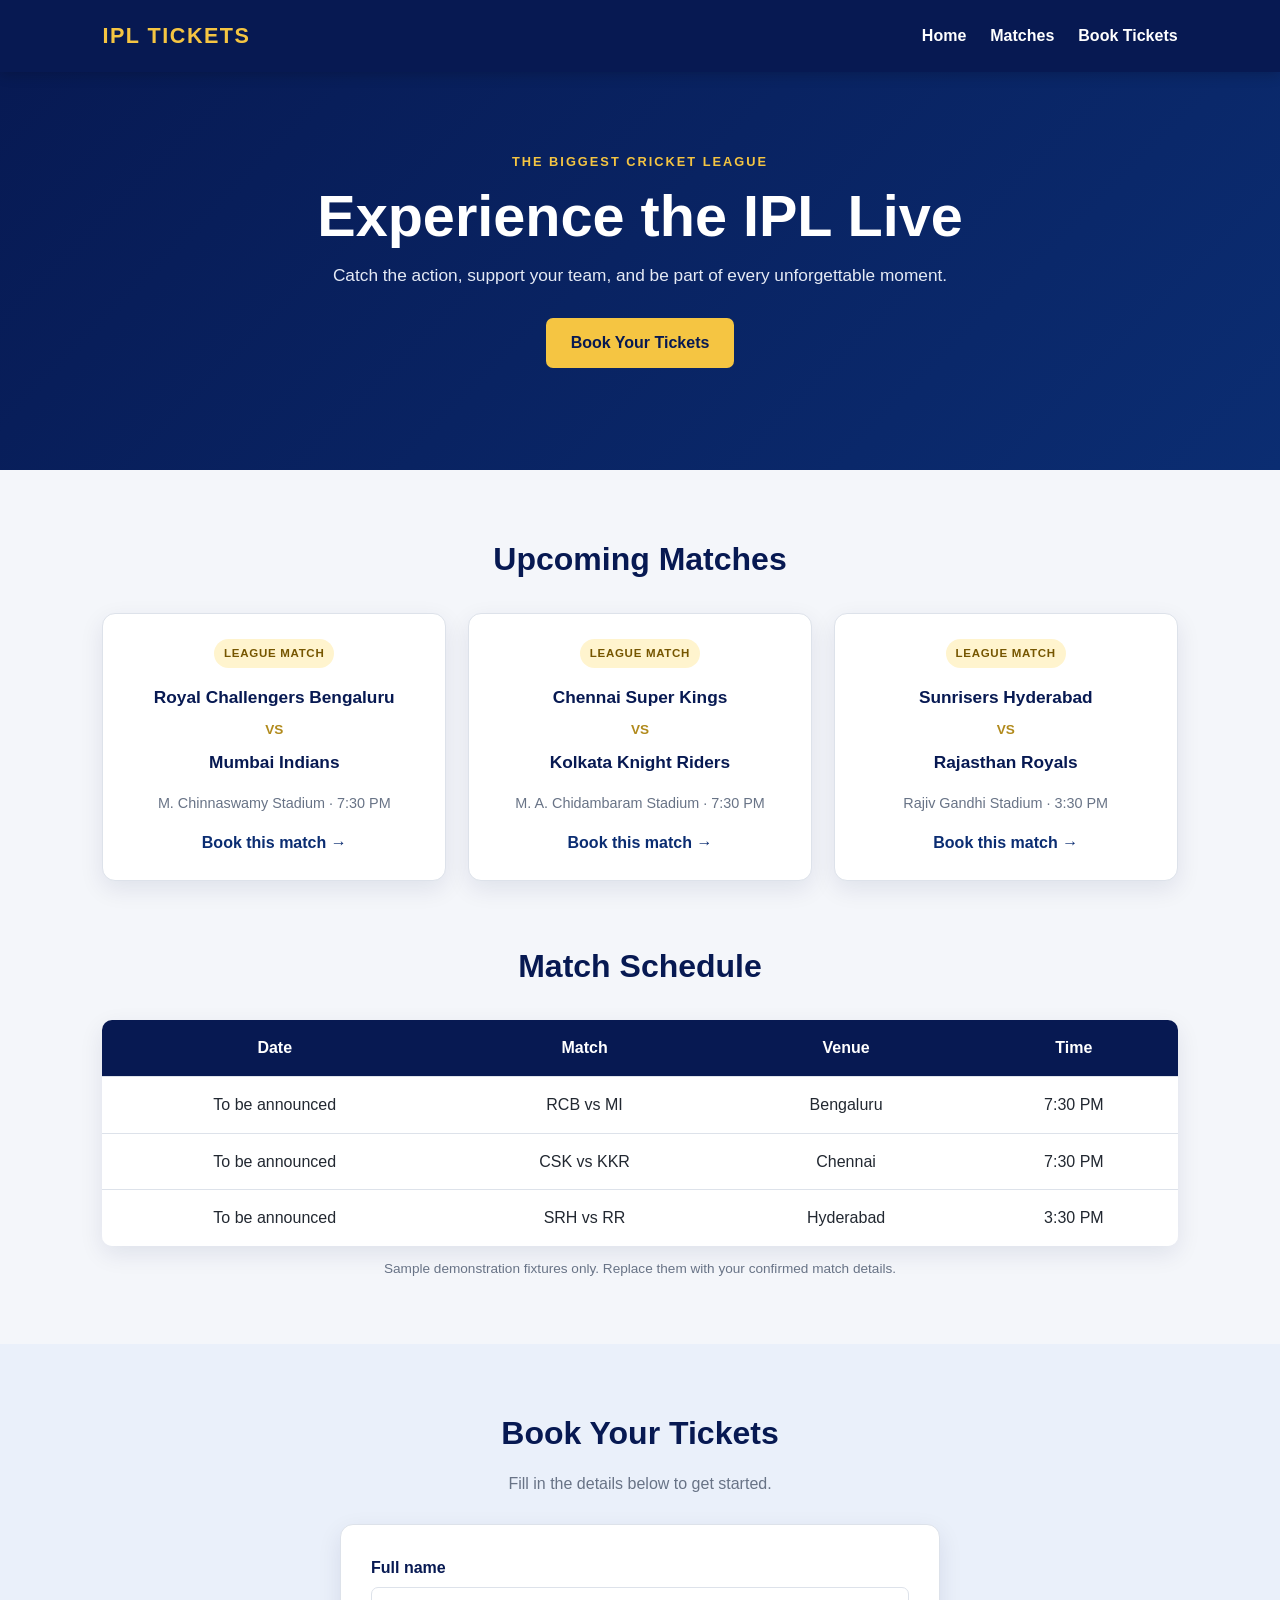
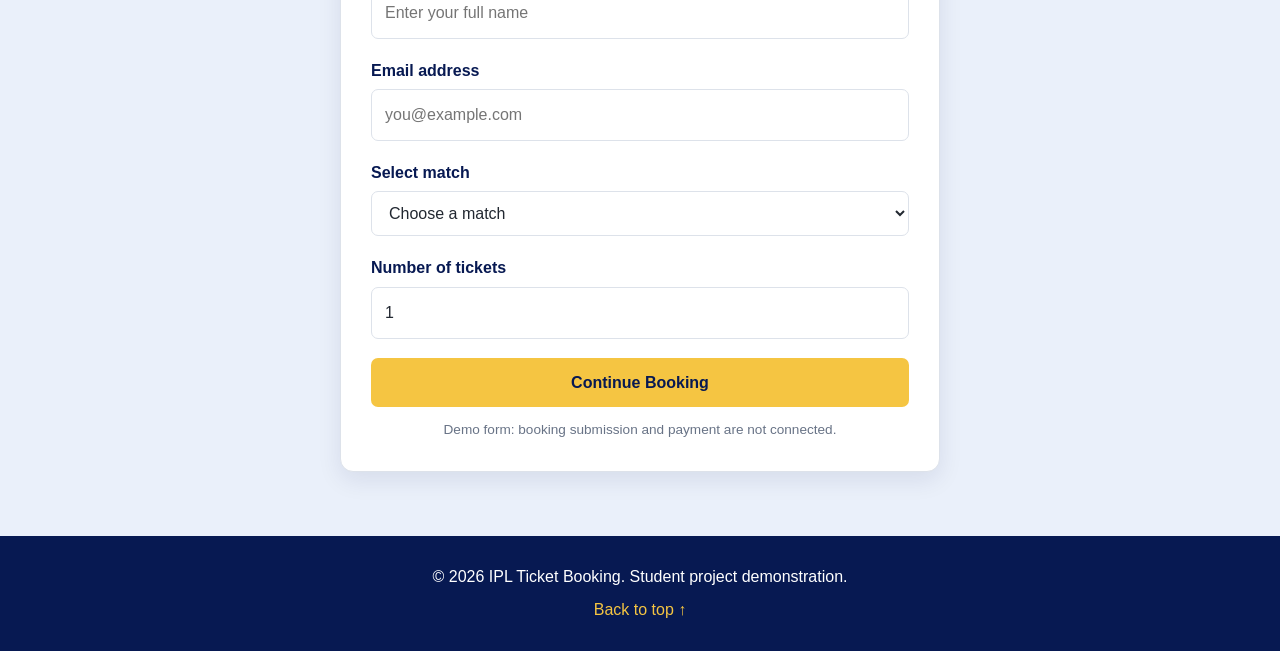
==== index.html @ 26d730fa "Add files via upload activity 2" ====
<!DOCTYPE html>
<html lang="en">
<head>
    <meta charset="UTF-8">
    <meta name="viewport" content="width=device-width, initial-scale=1.0">
    <meta name="description" content="IPL Ticket Booking - find matches and book your tickets.">
    <title>IPL Ticket Booking 2026</title>
    <link rel="stylesheet" href="styles.css">
</head>
<body>
    <nav>
        <h2>IPL TICKETS</h2>
        <div class="nav-links">
            <a href="#home">Home</a>
            <a href="#matches">Matches</a>
            <a href="#booking">Book Tickets</a>
        </div>
    </nav>

    <main>
        <section class="hero" id="home">
            <p class="eyebrow">THE BIGGEST CRICKET LEAGUE</p>
            <h1>Experience the IPL Live</h1>
            <p>Catch the action, support your team, and be part of every unforgettable moment.</p>
            <a href="#booking" class="btn">Book Your Tickets</a>
        </section>

        <section id="matches">
            <h2>Upcoming Matches</h2>
            <div class="card-grid">
                <article class="card match-card">
                    <span class="match-tag">LEAGUE MATCH</span>
                    <h3>Royal Challengers Bengaluru</h3>
                    <p class="versus">VS</p>
                    <h3>Mumbai Indians</h3>
                    <p class="match-details">M. Chinnaswamy Stadium · 7:30 PM</p>
                    <a class="text-link" href="#booking">Book this match →</a>
                </article>
                <article class="card match-card">
                    <span class="match-tag">LEAGUE MATCH</span>
                    <h3>Chennai Super Kings</h3>
                    <p class="versus">VS</p>
                    <h3>Kolkata Knight Riders</h3>
                    <p class="match-details">M. A. Chidambaram Stadium · 7:30 PM</p>
                    <a class="text-link" href="#booking">Book this match →</a>
                </article>
                <article class="card match-card">
                    <span class="match-tag">LEAGUE MATCH</span>
                    <h3>Sunrisers Hyderabad</h3>
                    <p class="versus">VS</p>
                    <h3>Rajasthan Royals</h3>
                    <p class="match-details">Rajiv Gandhi Stadium · 3:30 PM</p>
                    <a class="text-link" href="#booking">Book this match →</a>
                </article>
            </div>
            <h2 class="schedule-heading">Match Schedule</h2>
            <div class="table-wrap">
                <table>
                    <thead>
                        <tr>
                            <th>Date</th>
                            <th>Match</th>
                            <th>Venue</th>
                            <th>Time</th>
                        </tr>
                    </thead>
                    <tbody>
                        <tr>
                            <td>To be announced</td>
                            <td>RCB vs MI</td>
                            <td>Bengaluru</td>
                            <td>7:30 PM</td>
                        </tr>
                        <tr>
                            <td>To be announced</td>
                            <td>CSK vs KKR</td>
                            <td>Chennai</td>
                            <td>7:30 PM</td>
                        </tr>
                        <tr>
                            <td>To be announced</td>
                            <td>SRH vs RR</td>
                            <td>Hyderabad</td>
                            <td>3:30 PM</td>
                        </tr>
                    </tbody>
                </table>
            </div>
            <p class="note">Sample demonstration fixtures only. Replace them with your confirmed match details.</p>
        </section>

        <section class="booking-section" id="booking">
            <h2>Book Your Tickets</h2>
            <p class="section-intro">Fill in the details below to get started.</p>
            <form>
                <label for="name">Full name</label>
                <input type="text" id="name" name="name" placeholder="Enter your full name" required>

                <label for="email">Email address</label>
                <input type="email" id="email" name="email" placeholder="you@example.com" required>

                <label for="match">Select match</label>
                <select id="match" name="match" required>
                    <option value="">Choose a match</option>
                    <option>RCB vs MI</option>
                    <option>CSK vs KKR</option>
                    <option>SRH vs RR</option>
                </select>

                <label for="tickets">Number of tickets</label>
                <input type="number" id="tickets" name="tickets" min="1" max="10" value="1" required>

                <button type="submit">Continue Booking</button>
                <p class="form-note">Demo form: booking submission and payment are not connected.</p>
            </form>
        </section>
    </main>

    <footer>
        <p>© 2026 IPL Ticket Booking. Student project demonstration.</p>
        <a href="#home">Back to top ↑</a>
    </footer>
</body>
</html>
---- styles.css ----
/* =========================================
   IPL TICKET BOOKING — ACTIVITY 2
   Theme: Navy blue, royal blue and gold
========================================= */

:root {
    --primary: #071952;
    --secondary: #0B2D72;
    --accent: #F5C542;
    --background: #F4F6FA;
    --surface: #FFFFFF;
    --text: #222831;
    --muted: #687386;
    --border: #DDE2EA;
    --shadow: 0 8px 24px rgba(7, 25, 82, 0.09);
}

* {
    margin: 0;
    padding: 0;
    box-sizing: border-box;
}

html {
    scroll-behavior: smooth;
    scroll-padding-top: 90px;
}

body {
    font-family: Arial, Helvetica, sans-serif;
    background: var(--background);
    color: var(--text);
    line-height: 1.6;
}

/* Navigation */
nav {
    position: fixed;
    inset: 0 0 auto 0;
    z-index: 1000;
    min-height: 72px;
    padding: 14px 8%;
    display: flex;
    align-items: center;
    justify-content: space-between;
    gap: 24px;
    color: var(--surface);
    background: var(--primary);
    box-shadow: 0 3px 12px rgba(0, 0, 0, 0.18);
}

nav h2 {
    color: var(--accent);
    letter-spacing: 1.5px;
    font-size: 1.35rem;
}

.nav-links {
    display: flex;
    align-items: center;
    flex-wrap: wrap;
    gap: 24px;
}

nav a {
    color: var(--surface);
    text-decoration: none;
    font-weight: 600;
    transition: color 0.2s ease;
}

nav a:hover,
nav a:focus-visible {
    color: var(--accent);
}

/* Hero banner */
.hero {
    min-height: 470px;
    padding: 130px 20px 80px;
    display: flex;
    flex-direction: column;
    align-items: center;
    justify-content: center;
    text-align: center;
    color: var(--surface);
    background: linear-gradient(135deg, var(--primary), var(--secondary));
}

.eyebrow {
    margin-bottom: 12px;
    color: var(--accent);
    font-size: 0.8rem;
    font-weight: 700;
    letter-spacing: 2px;
}

.hero h1 {
    margin-bottom: 14px;
    font-size: clamp(2.2rem, 5vw, 3.6rem);
    line-height: 1.1;
}

.hero > p:not(.eyebrow) {
    max-width: 620px;
    margin-bottom: 28px;
    color: #E5EAF5;
    font-size: 1.08rem;
}

/* Buttons and links */
.btn,
button {
    display: inline-block;
    padding: 12px 25px;
    border: 0;
    border-radius: 7px;
    background: var(--accent);
    color: var(--primary);
    font: inherit;
    font-weight: 700;
    text-decoration: none;
    cursor: pointer;
    transition: transform 0.2s ease, background 0.2s ease, box-shadow 0.2s ease;
}

.btn:hover,
button:hover {
    transform: translateY(-2px);
    background: #FFD968;
    box-shadow: 0 6px 16px rgba(0, 0, 0, 0.15);
}

/* Page sections */
section:not(.hero) {
    padding: 64px 8%;
}

section h2 {
    margin-bottom: 28px;
    color: var(--primary);
    text-align: center;
    font-size: 2rem;
}

.section-intro {
    margin: -16px 0 28px;
    color: var(--muted);
    text-align: center;
}

/* Match cards */
.card-grid {
    display: grid;
    grid-template-columns: repeat(3, minmax(0, 1fr));
    gap: 22px;
}

.card {
    padding: 25px;
    border: 1px solid var(--border);
    border-radius: 13px;
    background: var(--surface);
    box-shadow: var(--shadow);
    transition: transform 0.2s ease, box-shadow 0.2s ease;
}

.card:hover {
    transform: translateY(-5px);
    box-shadow: 0 12px 28px rgba(7, 25, 82, 0.14);
}

.match-card {
    text-align: center;
}

.match-tag {
    display: inline-block;
    margin-bottom: 16px;
    padding: 5px 10px;
    border-radius: 20px;
    background: #FFF4CE;
    color: #765600;
    font-size: 0.72rem;
    font-weight: 700;
    letter-spacing: 0.7px;
}

.match-card h3 {
    color: var(--primary);
    font-size: 1.08rem;
}

.versus {
    margin: 8px 0;
    color: #B18A1C;
    font-size: 0.85rem;
    font-weight: 800;
}

.match-details {
    margin: 15px 0;
    color: var(--muted);
    font-size: 0.9rem;
}

.text-link {
    color: var(--secondary);
    font-weight: 700;
    text-decoration: none;
}

.text-link:hover {
    color: #B18A1C;
}

.schedule-heading {
    margin-top: 60px;
}

/* Match schedule table */
.table-wrap {
    overflow-x: auto;
    border-radius: 10px;
    box-shadow: var(--shadow);
}

table {
    width: 100%;
    border-collapse: collapse;
    background: var(--surface);
}

th,
td {
    padding: 15px 18px;
    text-align: center;
    border-bottom: 1px solid var(--border);
}

th {
    background: var(--primary);
    color: var(--surface);
    font-weight: 700;
}

tbody tr:hover {
    background: #FFF8E5;
}

tbody tr:last-child td {
    border-bottom: 0;
}

.note,
.form-note {
    margin-top: 12px;
    color: var(--muted);
    font-size: 0.85rem;
    text-align: center;
}

/* Booking form */
.booking-section {
    background: #EAF0FA;
}

form {
    max-width: 600px;
    margin: 0 auto;
    padding: 30px;
    border: 1px solid var(--border);
    border-radius: 13px;
    background: var(--surface);
    box-shadow: var(--shadow);
}

label {
    display: block;
    margin: 0 0 6px;
    color: var(--primary);
    font-weight: 700;
}

input,
select,
textarea {
    width: 100%;
    margin: 0 0 19px;
    padding: 12px 13px;
    border: 1px solid var(--border);
    border-radius: 7px;
    background: var(--surface);
    color: var(--text);
    font: inherit;
}

input:focus,
select:focus,
textarea:focus {
    outline: 2px solid rgba(11, 45, 114, 0.18);
    border-color: var(--secondary);
}

form button {
    width: 100%;
}

/* Footer */
footer {
    padding: 28px 8%;
    background: var(--primary);
    color: var(--surface);
    text-align: center;
}

footer a {
    display: inline-block;
    margin-top: 8px;
    color: var(--accent);
    text-decoration: none;
}

footer a:hover {
    text-decoration: underline;
}

/* Responsive layout */
@media (max-width: 800px) {
    .card-grid {
        grid-template-columns: repeat(2, minmax(0, 1fr));
    }

    nav {
        padding-inline: 5%;
    }

    section:not(.hero) {
        padding-inline: 5%;
    }
}

@media (max-width: 600px) {
    nav {
        position: sticky;
        flex-direction: column;
        gap: 8px;
    }

    .nav-links {
        justify-content: center;
        gap: 14px;
    }

    .hero {
        min-height: 390px;
        padding-top: 65px;
    }

    .card-grid {
        grid-template-columns: 1fr;
    }

    section:not(.hero) {
        padding-block: 44px;
    }

    th,
    td {
        padding: 11px 12px;
        font-size: 0.85rem;
    }

    form {
        padding: 22px;
    }
}
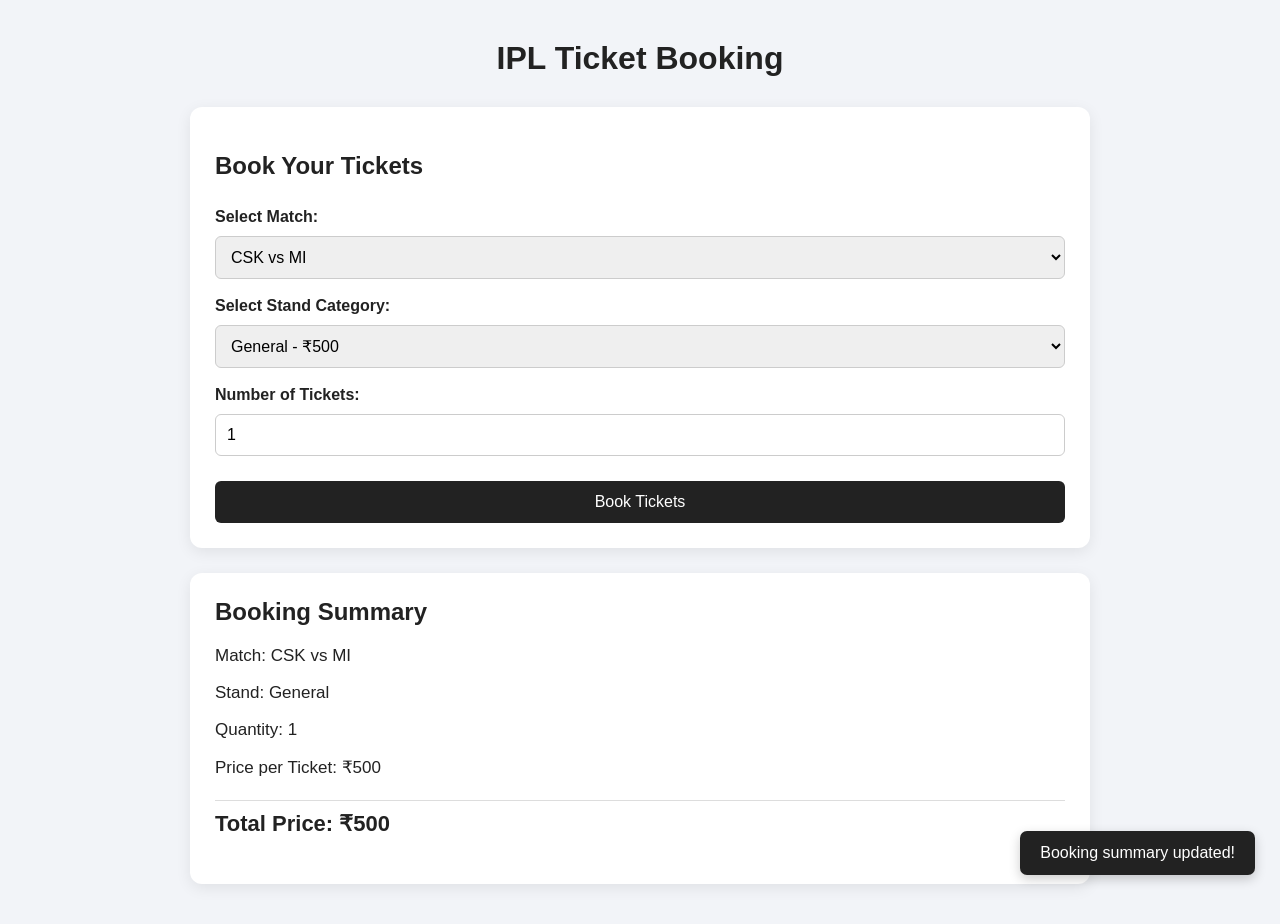
==== commit b6c787b8: "Add files via upload" ====
--- a/index.html
+++ b/index.html
@@ -3,122 +3,65 @@
 <head>
     <meta charset="UTF-8">
     <meta name="viewport" content="width=device-width, initial-scale=1.0">
-    <meta name="description" content="IPL Ticket Booking - find matches and book your tickets.">
-    <title>IPL Ticket Booking 2026</title>
-    <link rel="stylesheet" href="styles.css">
+    <title>IPL Ticket Booking - Activity 7</title>
+    <link rel="stylesheet" href="style.css">
 </head>
+
 <body>
-    <nav>
-        <h2>IPL TICKETS</h2>
-        <div class="nav-links">
-            <a href="#home">Home</a>
-            <a href="#matches">Matches</a>
-            <a href="#booking">Book Tickets</a>
-        </div>
-    </nav>
 
-    <main>
-        <section class="hero" id="home">
-            <p class="eyebrow">THE BIGGEST CRICKET LEAGUE</p>
-            <h1>Experience the IPL Live</h1>
-            <p>Catch the action, support your team, and be part of every unforgettable moment.</p>
-            <a href="#booking" class="btn">Book Your Tickets</a>
+    <main class="container">
+        <h1>IPL Ticket Booking</h1>
+
+        <section class="card">
+            <h2>Book Your Tickets</h2>
+
+            <form id="bookingForm">
+
+                <label for="match">Select Match:</label>
+                <select id="match" name="match">
+                    <option value="CSK vs MI">CSK vs MI</option>
+                    <option value="RCB vs KKR">RCB vs KKR</option>
+                    <option value="MI vs RCB">MI vs RCB</option>
+                    <option value="CSK vs RCB">CSK vs RCB</option>
+                </select>
+
+                <label for="stand">Select Stand Category:</label>
+                <select id="stand" name="stand">
+                    <option value="General" data-price="500">General - ₹500</option>
+                    <option value="Premium" data-price="1000">Premium - ₹1000</option>
+                    <option value="VIP" data-price="2000">VIP - ₹2000</option>
+                </select>
+
+                <label for="quantity">Number of Tickets:</label>
+                <input
+                    type="number"
+                    id="quantity"
+                    name="quantity"
+                    min="1"
+                    max="10"
+                    value="1"
+                >
+
+                <button type="submit">Book Tickets</button>
+            </form>
         </section>
 
-        <section id="matches">
-            <h2>Upcoming Matches</h2>
-            <div class="card-grid">
-                <article class="card match-card">
-                    <span class="match-tag">LEAGUE MATCH</span>
-                    <h3>Royal Challengers Bengaluru</h3>
-                    <p class="versus">VS</p>
-                    <h3>Mumbai Indians</h3>
-                    <p class="match-details">M. Chinnaswamy Stadium · 7:30 PM</p>
-                    <a class="text-link" href="#booking">Book this match →</a>
-                </article>
-                <article class="card match-card">
-                    <span class="match-tag">LEAGUE MATCH</span>
-                    <h3>Chennai Super Kings</h3>
-                    <p class="versus">VS</p>
-                    <h3>Kolkata Knight Riders</h3>
-                    <p class="match-details">M. A. Chidambaram Stadium · 7:30 PM</p>
-                    <a class="text-link" href="#booking">Book this match →</a>
-                </article>
-                <article class="card match-card">
-                    <span class="match-tag">LEAGUE MATCH</span>
-                    <h3>Sunrisers Hyderabad</h3>
-                    <p class="versus">VS</p>
-                    <h3>Rajasthan Royals</h3>
-                    <p class="match-details">Rajiv Gandhi Stadium · 3:30 PM</p>
-                    <a class="text-link" href="#booking">Book this match →</a>
-                </article>
-            </div>
-            <h2 class="schedule-heading">Match Schedule</h2>
-            <div class="table-wrap">
-                <table>
-                    <thead>
-                        <tr>
-                            <th>Date</th>
-                            <th>Match</th>
-                            <th>Venue</th>
-                            <th>Time</th>
-                        </tr>
-                    </thead>
-                    <tbody>
-                        <tr>
-                            <td>To be announced</td>
-                            <td>RCB vs MI</td>
-                            <td>Bengaluru</td>
-                            <td>7:30 PM</td>
-                        </tr>
-                        <tr>
-                            <td>To be announced</td>
-                            <td>CSK vs KKR</td>
-                            <td>Chennai</td>
-                            <td>7:30 PM</td>
-                        </tr>
-                        <tr>
-                            <td>To be announced</td>
-                            <td>SRH vs RR</td>
-                            <td>Hyderabad</td>
-                            <td>3:30 PM</td>
-                        </tr>
-                    </tbody>
-                </table>
-            </div>
-            <p class="note">Sample demonstration fixtures only. Replace them with your confirmed match details.</p>
-        </section>
+        <section id="bookingSummary" class="card summary-card">
+            <h2>Booking Summary</h2>
 
-        <section class="booking-section" id="booking">
-            <h2>Book Your Tickets</h2>
-            <p class="section-intro">Fill in the details below to get started.</p>
-            <form>
-                <label for="name">Full name</label>
-                <input type="text" id="name" name="name" placeholder="Enter your full name" required>
+            <p>Match: <span id="summaryMatch">-</span></p>
+            <p>Stand: <span id="summaryStand">-</span></p>
+            <p>Quantity: <span id="summaryQuantity">-</span></p>
+            <p>Price per Ticket: ₹<span id="summaryPrice">0</span></p>
 
-                <label for="email">Email address</label>
-                <input type="email" id="email" name="email" placeholder="you@example.com" required>
-
-                <label for="match">Select match</label>
-                <select id="match" name="match" required>
-                    <option value="">Choose a match</option>
-                    <option>RCB vs MI</option>
-                    <option>CSK vs KKR</option>
-                    <option>SRH vs RR</option>
-                </select>
-
-                <label for="tickets">Number of tickets</label>
-                <input type="number" id="tickets" name="tickets" min="1" max="10" value="1" required>
-
-                <button type="submit">Continue Booking</button>
-                <p class="form-note">Demo form: booking submission and payment are not connected.</p>
-            </form>
+            <h3>
+                Total Price: ₹<span id="totalPrice">0</span>
+            </h3>
         </section>
     </main>
 
-    <footer>
-        <p>© 2026 IPL Ticket Booking. Student project demonstration.</p>
-        <a href="#home">Back to top ↑</a>
-    </footer>
+    <div id="toast" role="status" aria-live="polite"></div>
+
+    <script src="app.js"></script>
 </body>
 </html>
--- a/style.css
+++ b/style.css
@@ -0,0 +1,91 @@
+/* Activity 7: IPL Ticket Booking */
+
+* {
+    box-sizing: border-box;
+}
+
+body {
+    margin: 0;
+    font-family: Arial, sans-serif;
+    background: #f2f4f8;
+    color: #222;
+}
+
+.container {
+    width: min(900px, 92%);
+    margin: 40px auto;
+}
+
+h1 {
+    text-align: center;
+    margin-bottom: 30px;
+}
+
+.card {
+    background: white;
+    padding: 25px;
+    margin-bottom: 25px;
+    border-radius: 12px;
+    box-shadow: 0 4px 15px rgba(0, 0, 0, 0.08);
+}
+
+form {
+    display: flex;
+    flex-direction: column;
+    gap: 10px;
+}
+
+label {
+    font-weight: bold;
+    margin-top: 8px;
+}
+
+select,
+input {
+    width: 100%;
+    padding: 11px;
+    border: 1px solid #ccc;
+    border-radius: 6px;
+    font-size: 16px;
+}
+
+button {
+    margin-top: 15px;
+    padding: 12px;
+    border: none;
+    border-radius: 6px;
+    background: #222;
+    color: white;
+    font-size: 16px;
+    cursor: pointer;
+}
+
+button:hover {
+    opacity: 0.85;
+}
+
+.summary-card h2 {
+    margin-top: 0;
+}
+
+.summary-card p {
+    font-size: 17px;
+}
+
+.summary-card h3 {
+    padding-top: 10px;
+    border-top: 1px solid #ddd;
+    font-size: 22px;
+}
+
+#toast {
+    display: none;
+    position: fixed;
+    right: 25px;
+    bottom: 25px;
+    padding: 13px 20px;
+    background: #222;
+    color: white;
+    border-radius: 7px;
+    box-shadow: 0 4px 12px rgba(0, 0, 0, 0.2);
+}
